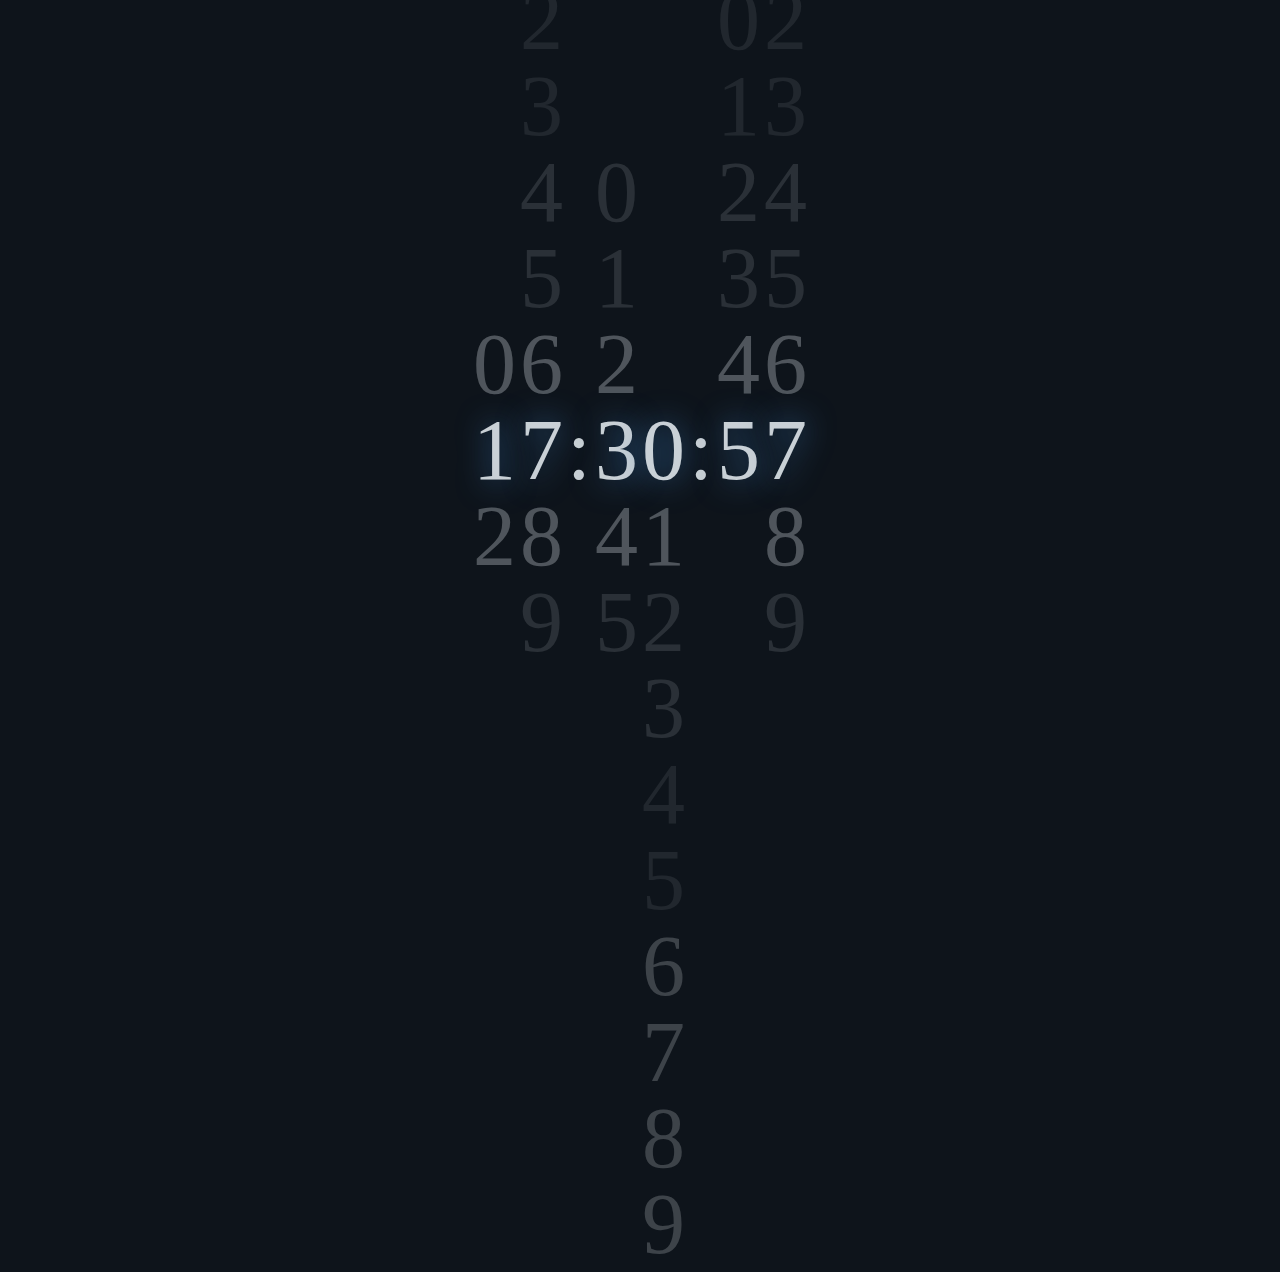
==== index.html @ 80024373 "Rename demo.html to index.html" ====
<!DOCTYPE html>
<html lang="en">
<head>
    <meta charset="UTF-8">
    <meta name="viewport" content="width=device-width, initial-scale=1.0">
    <meta http-equiv="X-UA-Compatible" content="ie=edge">
    <title>数字时钟</title>
    <link rel="stylesheet" href="demo.css">
</head>
<body>
    
    <div class="wrapper">
        <div class="column">
            <div>0</div>
            <div>1</div>
            <div>2</div>
        </div>
        <div class="column">
            <div>0</div>
            <div>1</div>
            <div>2</div>
            <div>3</div>
            <div>4</div>
            <div>5</div>
            <div>6</div>
            <div>7</div>
            <div>8</div>
            <div>9</div>
        </div>
        <div class="coln">:</div>
        <div class="column">
            <div>0</div>
            <div>1</div>
            <div>2</div>
            <div>3</div>
            <div>4</div>
            <div>5</div>
        </div>
        <div class="column">
            <div>0</div>
            <div>1</div>
            <div>2</div>
            <div>3</div>
            <div>4</div>
            <div>5</div>
            <div>6</div>
            <div>7</div>
            <div>8</div>
            <div>9</div>
        </div>
        <div class="coln">:</div>
        <div class="column">
            <div>0</div>
            <div>1</div>
            <div>2</div>
            <div>3</div>
            <div>4</div>
            <div>5</div>
        </div>
        <div class="column">
            <div>0</div>
            <div>1</div>
            <div>2</div>
            <div>3</div>
            <div>4</div>
            <div>5</div>
            <div>6</div>
            <div>7</div>
            <div>8</div>
            <div>9</div>
        </div>
    </div>
    <script src="jquery.js"></script>
    <script src="demo.js"></script>
</body>
</html>
---- demo.css ----
*{
    margin:0;
}
body{
    background-color:#0e141b;
    overflow: hidden;
}
.wrapper{
    width:100%;
    text-align:center;        
}
.column,
.coln{
    font-weight: 300;    
    color:rgba(224, 230,235,0.89);    
    font-size:86px;
    line-height: 86px;
    display:inline-block;
    vertical-align: top;
}
.column{
    transition: transform 300ms ease-in;
}
.coln{
    transform:translateY(calc(50vh - 43px));
}
.column div{
    transition:opacity 500ms,text-shadow 400ms;
    opacity:0.25;
}
.column .visible{
    opacity:1;
    text-shadow:1px 1px 30px #336699;
}
.column .close{
    opacity:0.35;
}
.column .far{
    opacity:0.15;
}
.column .distant{
    opacity:0.1;
}
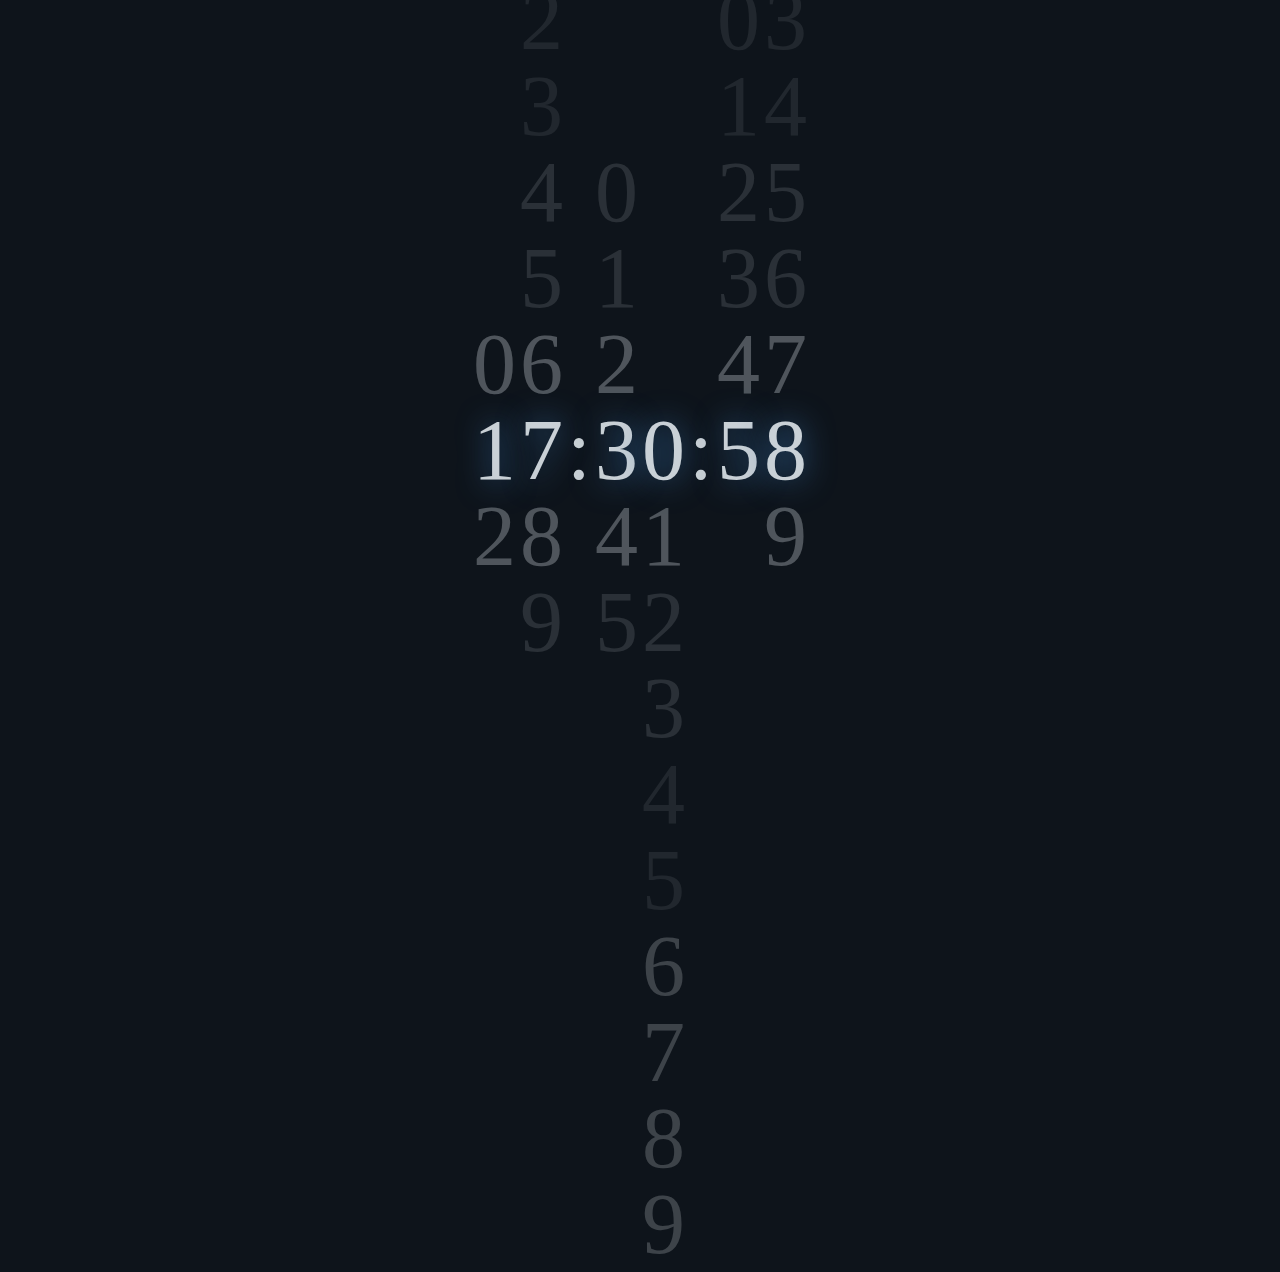
==== commit 81eb4f01: "add content in index.html" ====
--- a/index.html
+++ b/index.html
@@ -4,7 +4,7 @@
     <meta charset="UTF-8">
     <meta name="viewport" content="width=device-width, initial-scale=1.0">
     <meta http-equiv="X-UA-Compatible" content="ie=edge">
-    <title>数字时钟</title>
+    <title>动态数字时钟</title>
     <link rel="stylesheet" href="demo.css">
 </head>
 <body>
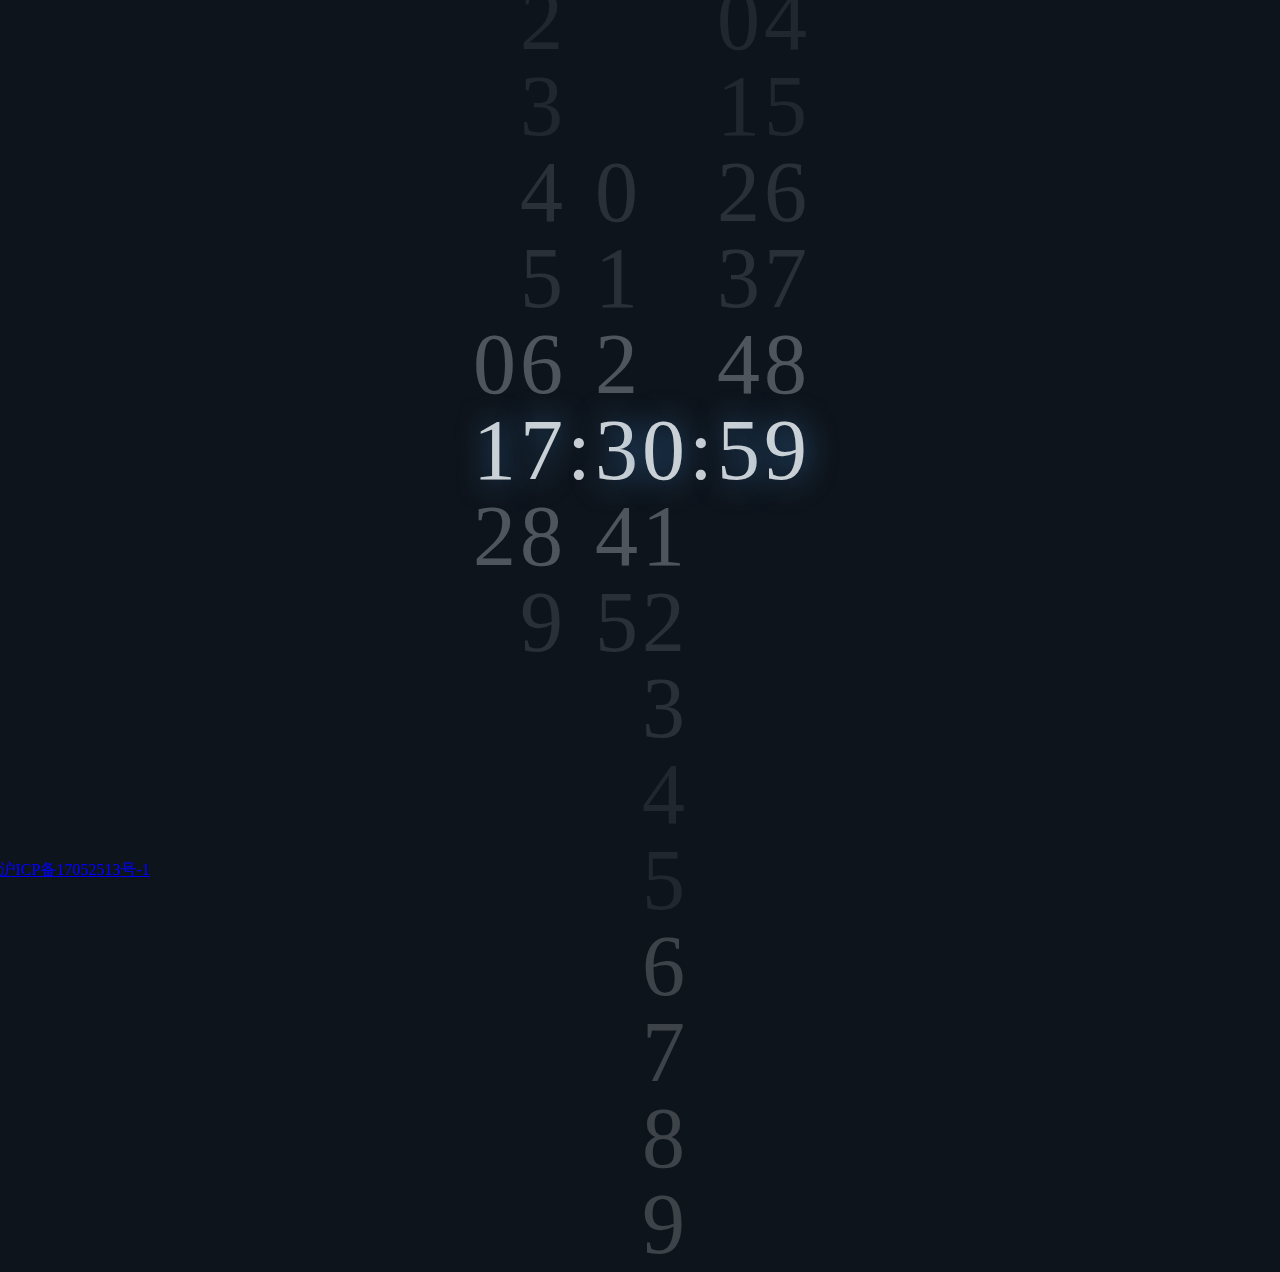
==== commit 7df30d75: "Update index.html" ====
--- a/index.html
+++ b/index.html
@@ -70,6 +70,7 @@
             <div>9</div>
         </div>
     </div>
+    <div><a href="http://www.beian.miit.gov.cn/">沪ICP备17052513号-1</a></div>
     <script src="jquery.js"></script>
     <script src="demo.js"></script>
 </body>
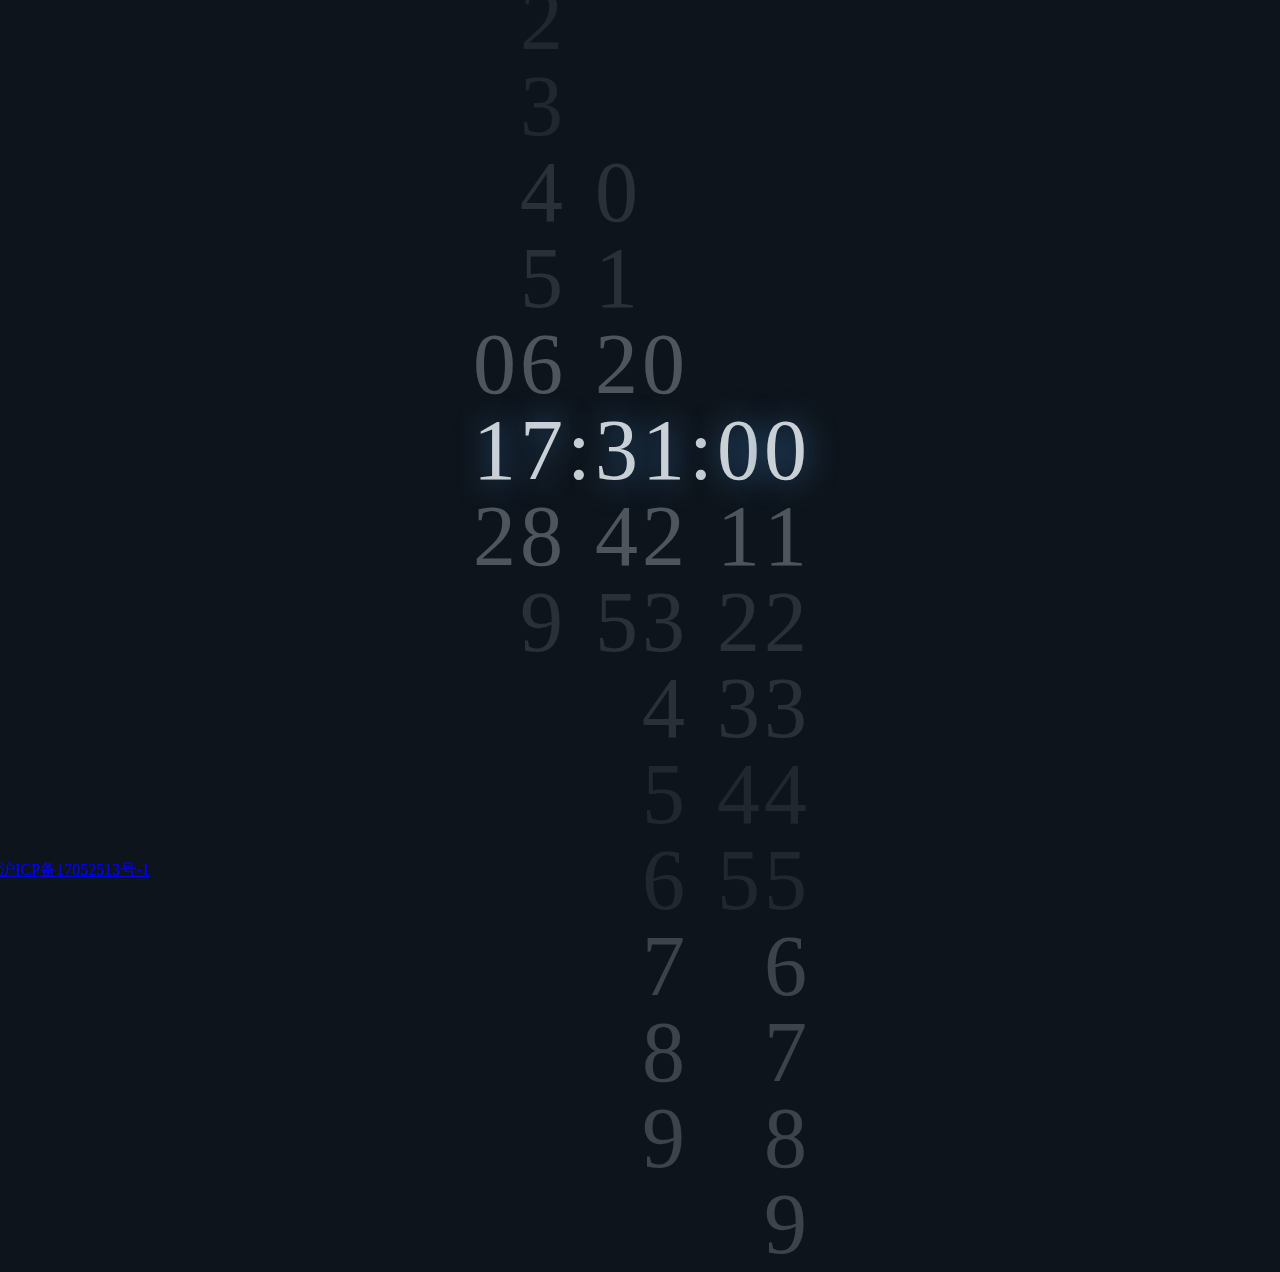
==== commit e09e173b: "Update index.html" ====
--- a/index.html
+++ b/index.html
@@ -70,7 +70,7 @@
             <div>9</div>
         </div>
     </div>
-    <div><a href="http://www.beian.miit.gov.cn/">沪ICP备17052513号-1</a></div>
+    <div><a href="http://www.beian.miit.gov.cn">沪ICP备17052513号-1</a></div>
     <script src="jquery.js"></script>
     <script src="demo.js"></script>
 </body>
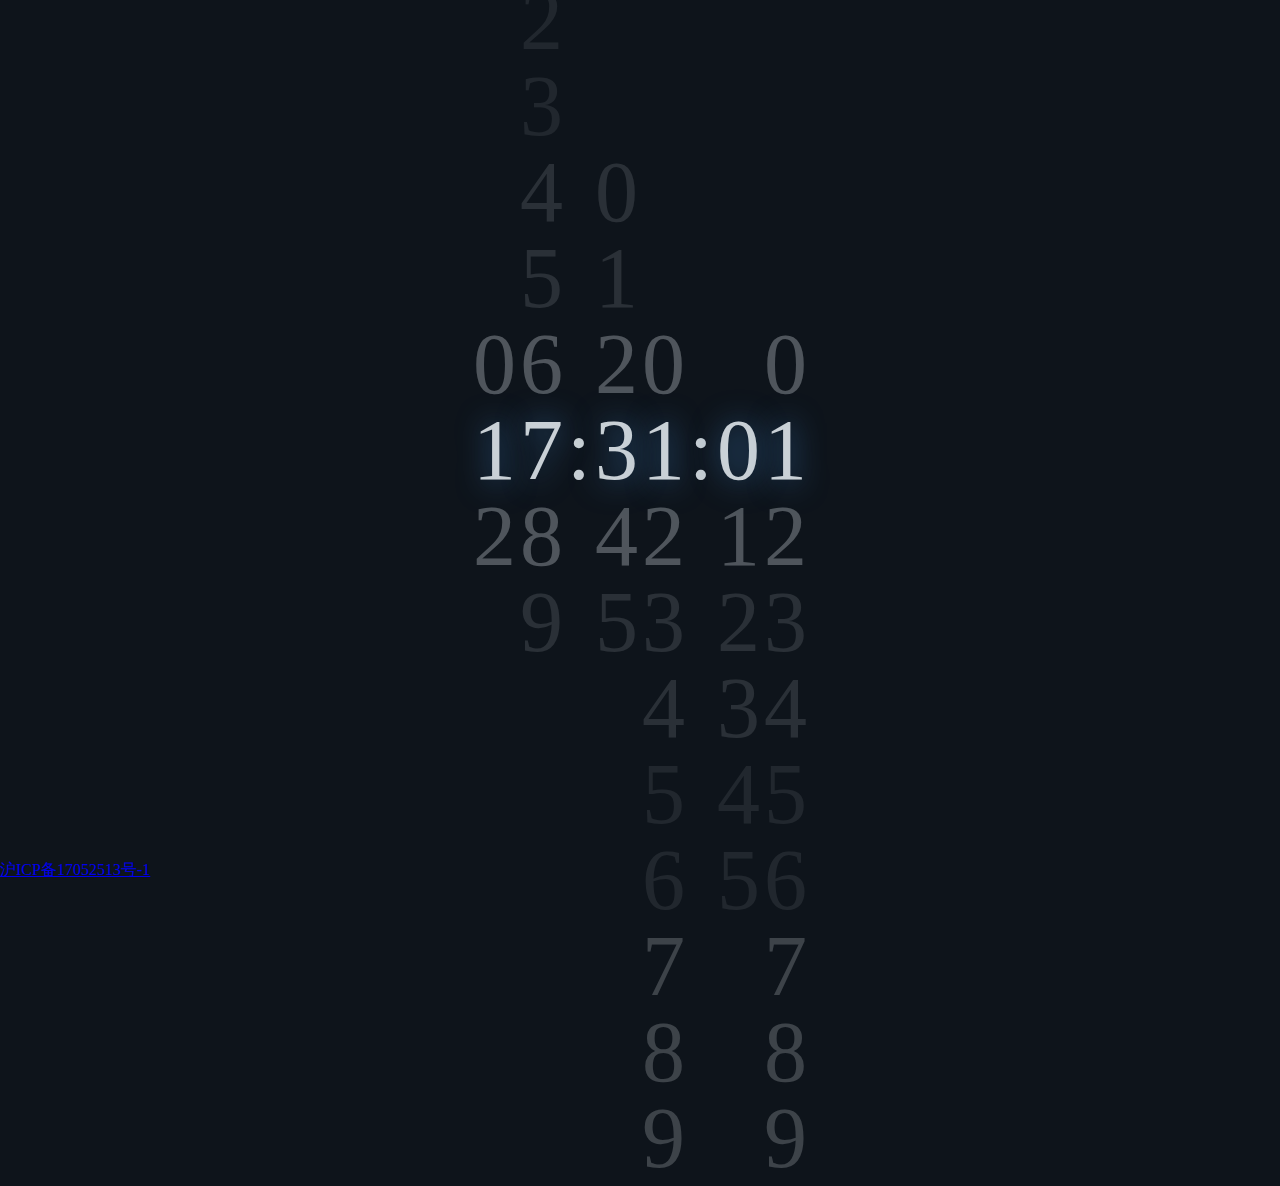
==== commit 512eea45: "Update index.html" ====
--- a/index.html
+++ b/index.html
@@ -70,7 +70,7 @@
             <div>9</div>
         </div>
     </div>
-    <div><a href="http://www.beian.miit.gov.cn">沪ICP备17052513号-1</a></div>
+    <div> <a href="http://www.beian.miit.gov.cn">沪ICP备17052513号-1</a></div>
     <script src="jquery.js"></script>
     <script src="demo.js"></script>
 </body>
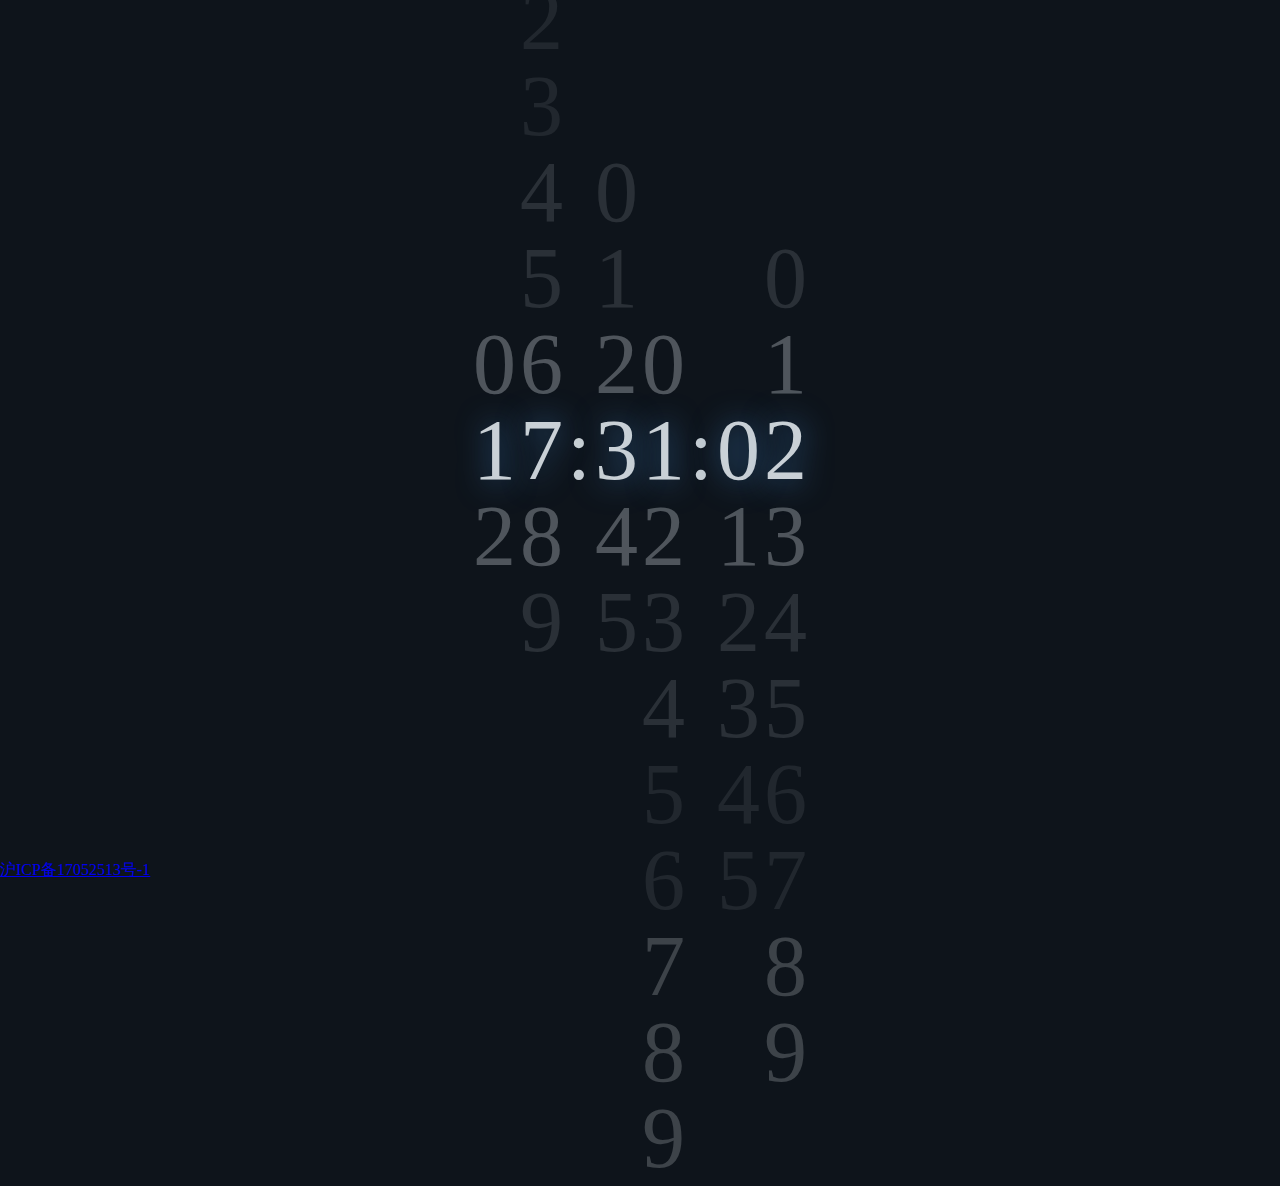
==== commit e71c6d8b: "Update index.html" ====
--- a/index.html
+++ b/index.html
@@ -70,7 +70,7 @@
             <div>9</div>
         </div>
     </div>
-    <div> <a href="http://www.beian.miit.gov.cn">沪ICP备17052513号-1</a></div>
+    <div class="beian-info"> <a href="http://www.beian.miit.gov.cn">沪ICP备17052513号-1</a></div>
     <script src="jquery.js"></script>
     <script src="demo.js"></script>
 </body>
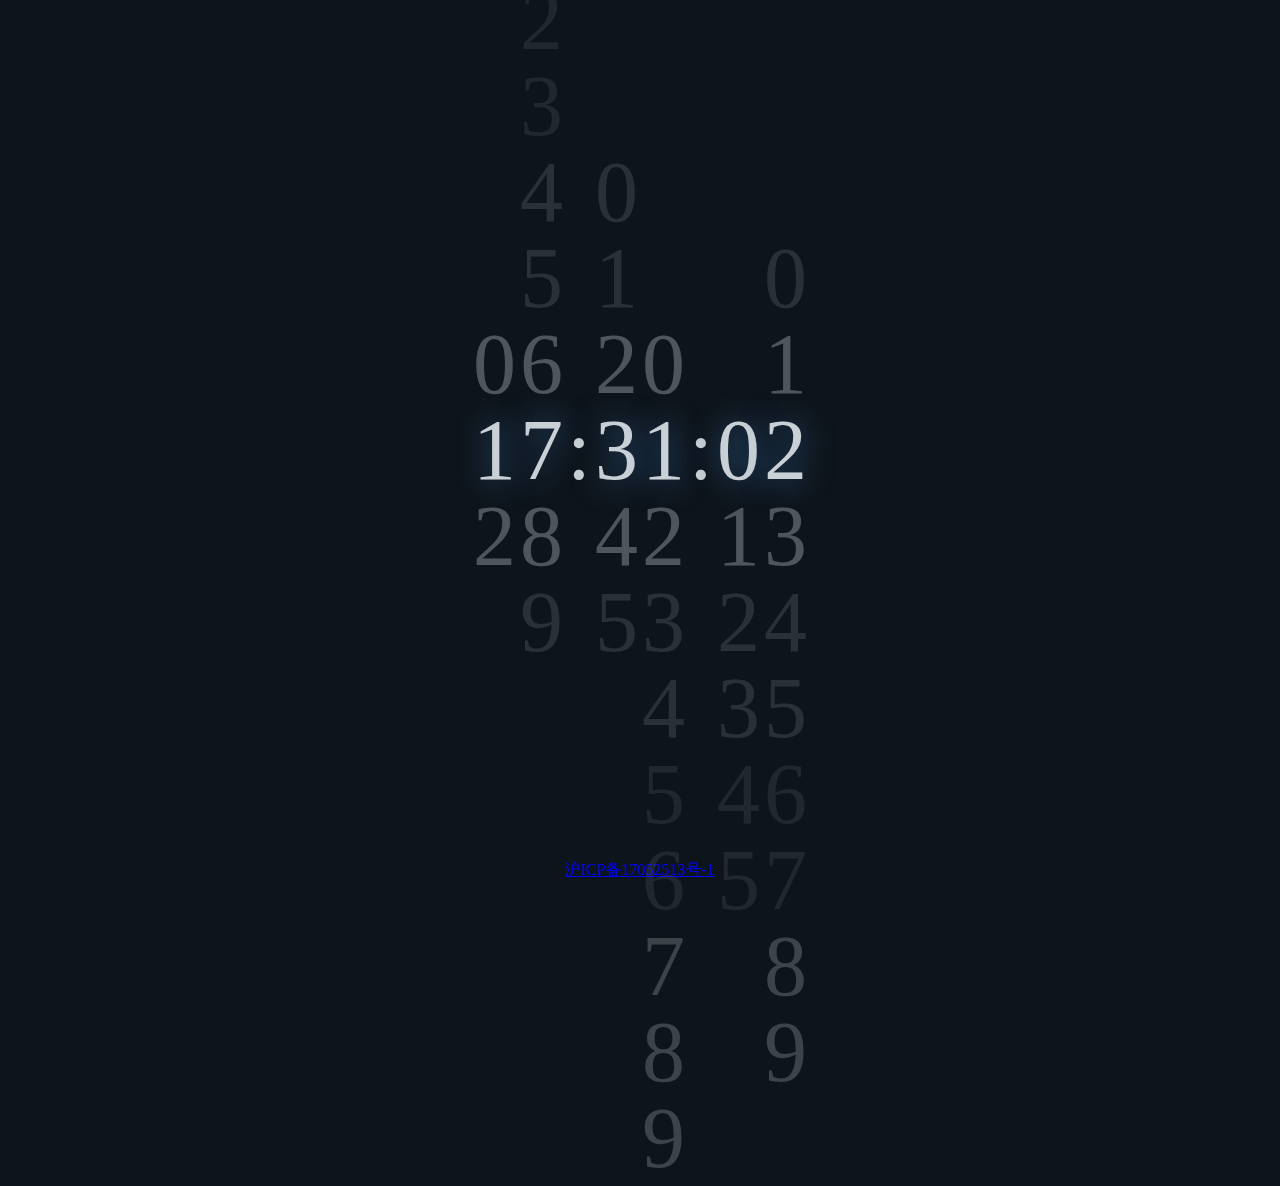
==== commit 90008f6a: "Update index.html" ====
--- a/index.html
+++ b/index.html
@@ -70,8 +70,9 @@
             <div>9</div>
         </div>
     </div>
-    <div class="beian-info"> <a href="http://www.beian.miit.gov.cn">沪ICP备17052513号-1</a></div>
+    
     <script src="jquery.js"></script>
     <script src="demo.js"></script>
+    <div class="beian-info"> <a href="http://www.beian.miit.gov.cn">沪ICP备17052513号-1</a></div>
 </body>
 </html>
--- a/demo.css
+++ b/demo.css
@@ -40,4 +40,11 @@
 }
 .column .distant{
     opacity:0.1;
-}+}
+.beian-info{
+    width:100%;
+    height:30px;
+    text-align:center;
+    display:block;
+
+}
